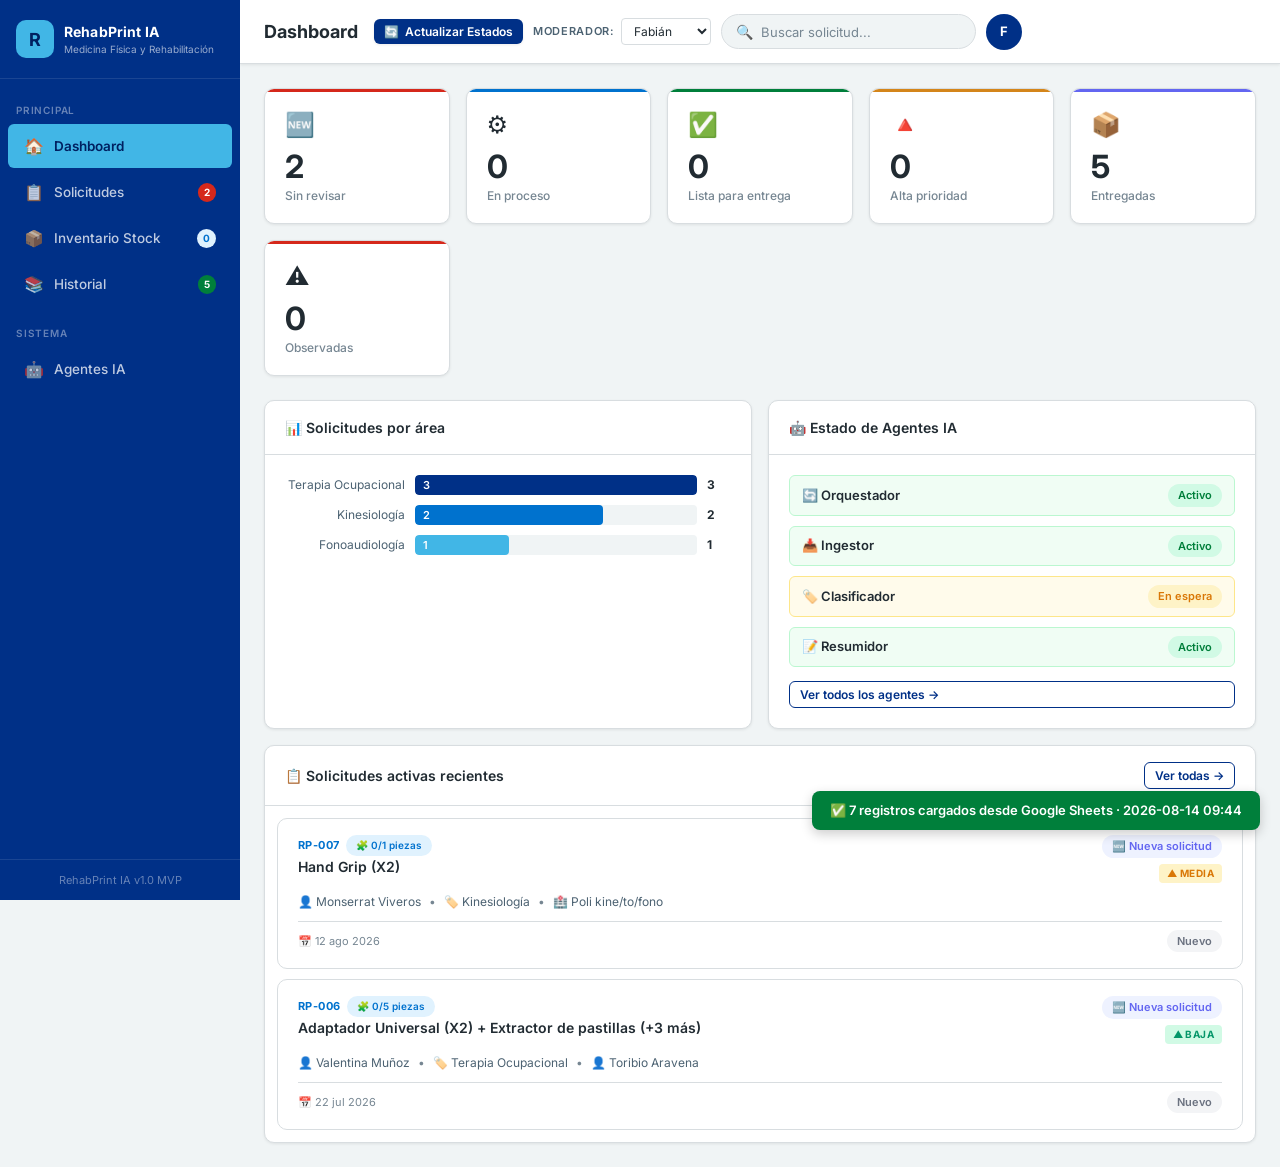
==== index.html @ e863fbc9 "Expose web files at repo root for GitHub Pages & Vercel deployment" ====
<!DOCTYPE html>
<html lang="es">
<head>
<meta charset="UTF-8">
<meta name="viewport" content="width=device-width, initial-scale=1.0">
<title>RehabPrint IA — Team 3D</title>
<link rel="stylesheet" href="styles.css">
</head>
<body>
<div class="app-layout">

  <!-- SIDEBAR -->
  <aside class="sidebar">
    <div class="sidebar-brand">
      <div class="sidebar-brand-logo">
        <div class="brand-icon">R</div>
        <div class="brand-text">
          <span class="brand-name">RehabPrint IA</span>
          <span class="brand-sub">Medicina Física y Rehabilitación</span>
        </div>
      </div>
    </div>
    <nav class="sidebar-nav">
      <div class="nav-section-label">Principal</div>
      <div class="nav-item active" data-view="dashboard" onclick="navigate('dashboard')">
        <span class="nav-icon">🏠</span> Dashboard
      </div>
      <div class="nav-item" data-view="solicitudes" onclick="navigate('solicitudes')">
        <span class="nav-icon">📋</span> Solicitudes
        <span class="nav-badge" id="badge-nuevas">3</span>
      </div>
      <div class="nav-item" data-view="inventario" onclick="navigate('inventario')">
        <span class="nav-icon">📦</span> Inventario Stock
        <span class="nav-badge blue" id="badge-inventario" style="background:#E0F2FE;color:var(--color-primary-light)">0</span>
      </div>
      <div class="nav-item" data-view="historial" onclick="navigate('historial')">
        <span class="nav-icon">📚</span> Historial
        <span class="nav-badge green" id="badge-entregadas">0</span>
      </div>
      <div class="nav-section-label" style="margin-top:12px">Sistema</div>
      <div class="nav-item" data-view="agentes" onclick="navigate('agentes')">
        <span class="nav-icon">🤖</span> Agentes IA
      </div>
    </nav>
    <div class="sidebar-footer">RehabPrint IA v1.0 MVP</div>
  </aside>

  <!-- MAIN -->
  <div class="main-content">
    <header class="app-header">
      <div>
        <div class="header-title" id="header-title">Dashboard</div>
      </div>
      <div class="header-actions">
        <!-- BOTÓN PRINCIPAL DE ACTUALIZACIÓN DE ESTADOS Y DATOS -->
        <button class="btn btn-primary btn-sm" id="btn-update-header" onclick="actualizarDatosYEstados()" style="gap:6px;font-weight:600;box-shadow:var(--shadow-sm)" title="Actualizar y recalcular datos y estados">
          <span id="update-spin-icon" style="display:inline-block;transition:transform 0.5s ease">🔄</span>
          <span>Actualizar Estados</span>
        </button>

        <div class="filter-group" style="flex-direction:row;align-items:center;gap:6px">
          <span class="filter-label" style="color:var(--text-secondary);font-size:11px;margin-bottom:0">Moderador:</span>
          <select class="filter-select" id="active-moderator" onchange="setActiveModerator(this.value)" style="padding:4px 8px;font-size:12px;border-radius:4px;background:#fff;border-color:var(--border-color)">
            <option value="Fabian">Fabián</option>
            <option value="Valentina">Valentina</option>
            <option value="Alexis">Alexis</option>
          </select>
        </div>
        <div class="search-bar">
          <span class="search-icon">🔍</span>
          <input type="text" placeholder="Buscar solicitud..." id="global-search" oninput="setSearch(this.value)">
        </div>
        <div class="avatar" id="moderator-avatar">F</div>
      </div>
    </header>

    <!-- DASHBOARD -->
    <div class="page active" id="page-dashboard">
      <div class="kpi-grid">
        <div class="kpi-card red" onclick="handleKpiClick('nuevas')">
          <div class="kpi-icon">🆕</div>
          <div class="kpi-value" id="kpi-nuevas">0</div>
          <div class="kpi-label">Sin revisar</div>
        </div>
        <div class="kpi-card blue" onclick="handleKpiClick('proceso')">
          <div class="kpi-icon">⚙️</div>
          <div class="kpi-value" id="kpi-proceso">0</div>
          <div class="kpi-label">En proceso</div>
        </div>
        <div class="kpi-card green" onclick="handleKpiClick('listas')">
          <div class="kpi-icon">✅</div>
          <div class="kpi-value" id="kpi-listas">0</div>
          <div class="kpi-label">Lista para entrega</div>
        </div>
        <div class="kpi-card amber" onclick="handleKpiClick('alta')">
          <div class="kpi-icon">🔺</div>
          <div class="kpi-value" id="kpi-alta">0</div>
          <div class="kpi-label">Alta prioridad</div>
        </div>
        <div class="kpi-card purple" onclick="handleKpiClick('entregadas')">
          <div class="kpi-icon">📦</div>
          <div class="kpi-value" id="kpi-entregadas">0</div>
          <div class="kpi-label">Entregadas</div>
        </div>
        <div class="kpi-card red" onclick="handleKpiClick('observadas')">
          <div class="kpi-icon">⚠️</div>
          <div class="kpi-value" id="kpi-observadas">0</div>
          <div class="kpi-label">Observadas</div>
        </div>
      </div>

      <div class="grid-2">
        <div class="card">
          <div class="card-header">
            <span class="card-title">📊 Solicitudes por área</span>
          </div>
          <div class="card-body">
            <div class="chart-bar-group" id="area-chart"></div>
          </div>
        </div>
        <div class="card">
          <div class="card-header">
            <span class="card-title">🤖 Estado de Agentes IA</span>
          </div>
          <div class="card-body">
            <div style="display:flex;flex-direction:column;gap:10px">
              <div style="display:flex;align-items:center;justify-content:space-between;padding:8px 12px;background:#F0FDF4;border-radius:6px;border:1px solid #BBF7D0">
                <span style="font-size:13px;font-weight:600">🔄 Orquestador</span>
                <span class="badge" style="color:#007F3B;background:#D1FAE5">Activo</span>
              </div>
              <div style="display:flex;align-items:center;justify-content:space-between;padding:8px 12px;background:#F0FDF4;border-radius:6px;border:1px solid #BBF7D0">
                <span style="font-size:13px;font-weight:600">📥 Ingestor</span>
                <span class="badge" style="color:#007F3B;background:#D1FAE5">Activo</span>
              </div>
              <div style="display:flex;align-items:center;justify-content:space-between;padding:8px 12px;background:#FFFBEB;border-radius:6px;border:1px solid #FDE68A">
                <span style="font-size:13px;font-weight:600">🏷️ Clasificador</span>
                <span class="badge" style="color:#D97706;background:#FEF3C7">En espera</span>
              </div>
              <div style="display:flex;align-items:center;justify-content:space-between;padding:8px 12px;background:#F0FDF4;border-radius:6px;border:1px solid #BBF7D0">
                <span style="font-size:13px;font-weight:600">📝 Resumidor</span>
                <span class="badge" style="color:#007F3B;background:#D1FAE5">Activo</span>
              </div>
            </div>
            <button class="btn btn-outline btn-sm" style="margin-top:14px;width:100%" onclick="navigate('agentes')">Ver todos los agentes →</button>
          </div>
        </div>
      </div>

      <div class="card" style="margin-top:16px">
        <div class="card-header">
          <span class="card-title">📋 Solicitudes activas recientes</span>
          <button class="btn btn-outline btn-sm" onclick="navigate('solicitudes')">Ver todas →</button>
        </div>
        <div class="card-body" style="padding:0">
          <div id="recientes-list" style="display:flex;flex-direction:column;gap:0;padding:12px;gap:10px"></div>
        </div>
      </div>
    </div>

    <!-- SOLICITUDES -->
    <div class="page" id="page-solicitudes">
      <div class="filter-bar">
        <div class="filter-group">
          <span class="filter-label">Estado</span>
          <select class="filter-select" id="filter-estado" onchange="setFilterEstado(this.value)">
            <option value="todos">Todos</option>
            <option value="Nueva solicitud">Nueva solicitud</option>
            <option value="en-proceso">En proceso</option>
            <option value="Revisada">Revisada</option>
            <option value="En diseño">En diseño</option>
            <option value="En impresión">En impresión</option>
            <option value="En postproceso">En postproceso</option>
            <option value="Lista para entrega">Lista para entrega</option>
            <option value="alta-prioridad">Alta prioridad</option>
            <option value="Observada / requiere ajuste">Observada</option>
          </select>
        </div>
        <div class="filter-group">
          <span class="filter-label">Área</span>
          <select class="filter-select" id="filter-area" onchange="setFilterArea(this.value)">
            <option value="todos">Todas las áreas</option>
            <option value="Terapia Ocupacional">Terapia Ocupacional</option>
            <option value="Kinesiología">Kinesiología</option>
            <option value="Fonoaudiología">Fonoaudiología</option>
          </select>
        </div>
        <div class="filter-group">
          <span class="filter-label">Responsable</span>
          <select class="filter-select" id="filter-responsable" onchange="setFilterResponsable(this.value)">
            <option value="todos">Todos</option>
            <option value="Sin asignar">Sin asignar</option>
            <option value="Fabian">Fabián</option>
            <option value="Valentina">Valentina</option>
            <option value="Alexis">Alexis</option>
            <option value="Team 3D">Team 3D</option>
          </select>
        </div>

        <div class="view-switcher" style="display:flex;gap:4px;background:var(--bg-app);padding:3px;border-radius:6px;border:1px solid var(--border-color);margin-left:auto">
          <button class="btn btn-sm" id="btn-layout-list" onclick="setSolicitudesLayout('list')" style="background:var(--color-primary);color:#fff;box-shadow:var(--shadow-sm);font-weight:600">
            📋 Lista
          </button>
          <button class="btn btn-sm" id="btn-layout-kanban" onclick="setSolicitudesLayout('kanban')" style="background:transparent;color:var(--text-secondary)">
            📌 Kanban
          </button>
        </div>

        <button class="btn btn-outline btn-sm" onclick="exportSyncQueue()" style="gap:6px" title="Exportar cambios locales para sincronizar con Google Sheets">
          📤 Exportar Cambios
        </button>

        <button class="btn btn-primary btn-sm" onclick="actualizarDatosYEstados()" style="gap:6px" title="Sincronizar y actualizar lista de estados">
          🔄 Actualizar
        </button>

        <div style="font-size:13px;color:var(--text-muted);align-self:center" id="solicitudes-count"></div>
      </div>
      <div id="solicitudes-container">
        <div class="solicitudes-list" id="solicitudes-list"></div>
        <div class="kanban-board" id="kanban-board" style="display:none"></div>
      </div>
    </div>

    <!-- DETAIL -->
    <div class="page" id="page-detail">
      <div style="display:flex;align-items:center;gap:12px;margin-bottom:20px;flex-wrap:wrap">
        <button class="btn btn-outline btn-sm" onclick="navigate('solicitudes')">← Volver</button>
        <span style="font-size:16px;font-weight:700;color:var(--text-muted)" id="detail-id"></span>
        <div id="detail-estado-badge"></div>
        <div id="detail-prioridad-badge"></div>
      </div>

      <div class="ai-card">
        <div class="ai-label">🤖 Análisis de Agentes IA</div>
        <div style="display:flex;gap:12px;flex-wrap:wrap;margin-bottom:10px">
          <span class="badge" style="color:#6366F1;background:#EEF2FF" id="ai-categoria">—</span>
          <span class="badge" style="color:#003087;background:#E0F2FE" id="ai-pieza">—</span>
        </div>
        <div class="ai-summary" id="ai-resumen">—</div>
      </div>

      <div class="grid-2">
        <div>
          <div class="detail-section">
            <div class="detail-section-header"><span class="detail-section-title">👤 Solicitante</span></div>
            <div class="detail-field"><div class="detail-field-label">Nombre</div><div class="detail-field-value" id="d-solicitante">—</div></div>
            <div class="detail-field"><div class="detail-field-label">Profesión</div><div class="detail-field-value" id="d-profesion">—</div></div>
            <div class="detail-field"><div class="detail-field-label">Área</div><div class="detail-field-value" id="d-area">—</div></div>
            <div class="detail-field"><div class="detail-field-label">Fecha solicitud</div><div class="detail-field-value" id="d-fecha">—</div></div>
          </div>
          <div class="detail-section">
            <div class="detail-section-header"><span class="detail-section-title">🎯 Destino</span></div>
            <div class="detail-field"><div class="detail-field-label">Tipo</div><div class="detail-field-value" id="d-destino">—</div></div>
            <div class="detail-field"><div class="detail-field-label">Contexto</div><div class="detail-field-value" id="d-contexto">—</div></div>
            <div class="detail-field"><div class="detail-field-label">Usuario / Unidad</div><div class="detail-field-value" id="d-target">—</div></div>
            <div class="detail-field"><div class="detail-field-label">Ubicación</div><div class="detail-field-value" id="d-ubicacion">—</div></div>
          </div>
          <div class="detail-section">
            <div class="detail-section-header" style="display:flex;justify-content:space-between;align-items:center">
              <span class="detail-section-title">🧩 Implementos Solicitados (Checklist Individual)</span>
              <span id="d-items-progress" style="font-size:12px;font-weight:700;color:var(--color-primary-light);background:#E0F2FE;padding:2px 8px;border-radius:12px">0/0 listos</span>
            </div>
            <div class="card-body" id="d-items-checklist" style="display:flex;flex-direction:column;gap:10px">
              <!-- Checklist de implementos individuales -->
            </div>
          </div>
          <div class="detail-section">
            <div class="detail-section-header"><span class="detail-section-title">📄 Solicitud original</span></div>
            <div class="detail-field"><div class="detail-field-label">Descripción</div><div class="detail-field-value" id="d-descripcion" style="white-space:pre-wrap;line-height:1.6">—</div></div>
          </div>
        </div>
        <div>
          <div class="detail-section">
            <div class="detail-section-header"><span class="detail-section-title">🔄 Flujo del caso</span></div>
            <div class="card-body"><div class="timeline" id="detail-timeline"></div></div>
          </div>
          <div class="detail-section">
            <div class="detail-section-header"><span class="detail-section-title">⚙️ Gestión del Caso</span></div>
            <div class="detail-field">
              <div class="detail-field-label">Asignado a</div>
              <div style="display:flex;gap:10px;align-items:center">
                <select class="filter-select" id="detail-assignee-select" onchange="changeSolicitudAssignee(this.value)" style="flex:1">
                  <option value="">Sin asignar</option>
                  <option value="Fabian">Fabián</option>
                  <option value="Valentina">Valentina</option>
                  <option value="Alexis">Alexis</option>
                  <option value="Team 3D">Team 3D</option>
                </select>
                <span class="badge" id="detail-assignee-badge" style="color:var(--color-primary-light);background:#E0F2FE"></span>
              </div>
            </div>
            <div class="detail-field">
              <div class="detail-field-label">Cambiar Estado</div>
              <div style="display:flex;gap:10px;align-items:center">
                <select class="filter-select" id="detail-estado-select" onchange="changeSolicitudEstado(this.value)" style="flex:1">
                  <option value="Nueva solicitud">Nueva solicitud</option>
                  <option value="Revisada">Revisada</option>
                  <option value="En diseño">En diseño</option>
                  <option value="En impresión">En impresión</option>
                  <option value="En postproceso">En postproceso</option>
                  <option value="Lista para entrega">Lista para entrega</option>
                  <option value="Entregada">Entregada</option>
                  <option value="Observada / requiere ajuste">Observada / requiere ajuste</option>
                  <option value="Cancelada">Cancelada</option>
                </select>
                <button class="btn btn-primary btn-sm" onclick="changeSolicitudEstado(document.getElementById('detail-estado-select').value)">
                  Actualizar
                </button>
              </div>
            </div>
          </div>
          <div class="detail-section">
            <div class="detail-section-header"><span class="detail-section-title">📝 Observaciones</span></div>
            <div class="detail-field"><div class="detail-field-label">Clínicas</div><div class="detail-field-value" id="d-obs-clinicas">—</div></div>
            <div class="detail-field"><div class="detail-field-label">Técnicas</div><div class="detail-field-value" id="d-obs-tecnicas">—</div></div>
          </div>
          <div style="display:flex;gap:10px;flex-wrap:wrap;margin-top:4px" id="detail-actions"></div>
        </div>
      </div>
    </div>

    <!-- HISTORIAL -->
    <div class="page" id="page-historial">
      <div style="display:flex;align-items:center;justify-content:space-between;margin-bottom:16px">
        <div style="font-size:13px;color:var(--text-muted)" id="historial-count"></div>
        <button class="btn btn-outline btn-sm" onclick="actualizarDatosYEstados()" style="gap:6px">
          🔄 Actualizar Estados
        </button>
      </div>
      <div class="solicitudes-list" id="historial-list"></div>
    </div>

    <!-- AGENTES IA -->
    <div class="page" id="page-agentes">
      <div style="margin-bottom:20px">
        <p style="color:var(--text-secondary);font-size:14px">Arquitectura multiagente que procesa cada solicitud desde Google Forms hasta el tablero del Team 3D.</p>
      </div>
      <div style="display:grid;grid-template-columns:repeat(auto-fit,minmax(300px,1fr));gap:16px">
        <div class="card">
          <div class="card-header" style="background:linear-gradient(135deg,#003087,#0072CE)">
            <span style="color:#fff;font-weight:700">🔄 Agente Orquestador</span>
            <span class="badge" style="color:#41B6E6;background:rgba(255,255,255,0.15)">Coordinador</span>
          </div>
          <div class="card-body">
            <p style="font-size:13px;color:var(--text-secondary);margin-bottom:10px">Detecta nuevas solicitudes, coordina el flujo y consolida el resultado final.</p>
            <div style="font-size:12px;color:var(--text-muted)">Salida: Caso estructurado + bandera revisión manual</div>
          </div>
        </div>
        <div class="card">
          <div class="card-header" style="background:#F8FAFC">
            <span style="font-weight:700">📥 Agente Ingestor</span>
            <span class="badge" style="color:#0072CE;background:#E0F2FE">Lectura</span>
          </div>
          <div class="card-body">
            <p style="font-size:13px;color:var(--text-secondary);margin-bottom:10px">Lee la fila nueva de Google Sheets y convierte la respuesta bruta en estructura inicial.</p>
            <div style="font-size:12px;color:var(--text-muted)">Salida: nombreSolicitante, descripcionOriginal, fechaSolicitud</div>
          </div>
        </div>
        <div class="card">
          <div class="card-header" style="background:#F8FAFC">
            <span style="font-weight:700">🧹 Agente Normalizador</span>
            <span class="badge" style="color:#7C3AED;background:#EDE9FE">Limpieza</span>
          </div>
          <div class="card-body">
            <p style="font-size:13px;color:var(--text-secondary);margin-bottom:10px">Estandariza profesiones, separa nombre/RUT/unidad, unifica nombres de piezas.</p>
            <div style="font-size:12px;color:var(--text-muted)">Ej: "T.O" → "Terapia Ocupacional" | "fingergrip" → "Finger Grip"</div>
          </div>
        </div>
        <div class="card">
          <div class="card-header" style="background:#F8FAFC">
            <span style="font-weight:700">🏷️ Agente Clasificador</span>
            <span class="badge" style="color:#D97706;background:#FEF3C7">Análisis</span>
          </div>
          <div class="card-body">
            <p style="font-size:13px;color:var(--text-secondary);margin-bottom:10px">Define destino (usuario/unidad), contexto, área y categoría funcional de la pieza.</p>
            <div style="font-size:12px;color:var(--text-muted)">Salida: categoriaFuncional + confianzaClasificacion</div>
          </div>
        </div>
        <div class="card">
          <div class="card-header" style="background:#F8FAFC">
            <span style="font-weight:700">🔺 Agente Priorizador</span>
            <span class="badge" style="color:#D5281B;background:#FEE2E2">Urgencia</span>
          </div>
          <div class="card-body">
            <p style="font-size:13px;color:var(--text-secondary);margin-bottom:10px">Sugiere prioridad Alta/Media/Baja según contexto clínico y urgencia operativa.</p>
            <div style="font-size:12px;color:var(--text-muted)">Criterio: hospitalizado + unidad crítica = Alta prioridad</div>
          </div>
        </div>
        <div class="card">
          <div class="card-header" style="background:#F8FAFC">
            <span style="font-weight:700">📝 Agente Resumidor</span>
            <span class="badge" style="color:#007F3B;background:#D1FAE5">Texto</span>
          </div>
          <div class="card-body">
            <p style="font-size:13px;color:var(--text-secondary);margin-bottom:10px">Genera resumen de 1-2 líneas para la tarjeta del caso en el tablero.</p>
            <div style="font-size:12px;color:var(--text-muted)">Tono clínico-operativo, sin jerga técnica innecesaria</div>
          </div>
        </div>
        <div class="card">
          <div class="card-header" style="background:#F8FAFC">
            <span style="font-weight:700">👁️ Agente Seguimiento</span>
            <span class="badge" style="color:#4C6272;background:#F0F4F5">Alertas</span>
          </div>
          <div class="card-body">
            <p style="font-size:13px;color:var(--text-secondary);margin-bottom:10px">Detecta casos detenidos, sugiere acciones y genera alertas por tiempos excedidos.</p>
            <div style="font-size:12px;color:var(--text-muted)">Ej: caso sin cambio 5 días → alerta de revisión</div>
          </div>
        </div>
      </div>

      <div class="card" style="margin-top:20px">
        <div class="card-header"><span class="card-title">🔗 Flujo entre agentes</span></div>
        <div class="card-body">
          <div style="display:flex;align-items:center;flex-wrap:wrap;gap:8px;font-size:13px">
            <span style="padding:6px 12px;background:#003087;color:#fff;border-radius:6px;font-weight:600">Google Sheets</span>
            <span style="color:var(--text-muted)">→</span>
            <span style="padding:6px 12px;background:#0072CE;color:#fff;border-radius:6px;font-weight:600">Orquestador</span>
            <span style="color:var(--text-muted)">→</span>
            <span style="padding:6px 12px;background:#EDE9FE;color:#7C3AED;border-radius:6px;font-weight:600">Ingestor</span>
            <span style="color:var(--text-muted)">→</span>
            <span style="padding:6px 12px;background:#EDE9FE;color:#7C3AED;border-radius:6px;font-weight:600">Normalizador</span>
            <span style="color:var(--text-muted)">→</span>
            <span style="padding:6px 12px;background:#FEF3C7;color:#D97706;border-radius:6px;font-weight:600">Clasificador</span>
            <span style="color:var(--text-muted)">→</span>
            <span style="padding:6px 12px;background:#FEE2E2;color:#D5281B;border-radius:6px;font-weight:600">Priorizador</span>
            <span style="color:var(--text-muted)">→</span>
            <span style="padding:6px 12px;background:#D1FAE5;color:#007F3B;border-radius:6px;font-weight:600">Resumidor</span>
            <span style="color:var(--text-muted)">→</span>
            <span style="padding:6px 12px;background:#F0F4F5;color:#003087;border-radius:6px;font-weight:600">App Team 3D</span>
          </div>
        </div>
      </div>
    </div>

    <!-- INVENTARIO / STOCK -->
    <div class="page" id="page-inventario">
      <div style="display:flex;justify-content:space-between;align-items:center;margin-bottom:20px;flex-wrap:wrap;gap:12px">
        <div>
          <h2 style="font-size:20px;font-weight:700;color:var(--text-primary);margin:0">📦 Inventario de Piezas 3D (Stock Físico)</h2>
          <p style="font-size:13px;color:var(--text-muted);margin:4px 0 0 0">Gestión de stock físico para agilizar las entregas al instante</p>
        </div>
        <div style="display:flex;gap:8px;align-items:center">
          <button class="btn btn-outline btn-sm" onclick="exportInventoryCSV()" style="gap:6px" title="Exportar archivo CSV para importar en Google Sheets">
            📥 Exportar CSV
          </button>
          <button class="btn btn-outline btn-sm" onclick="resetInventoryToZero()" style="gap:6px;color:#D5281B;border-color:#FCA5A5" title="Restablecer el stock de todas las piezas a 0">
            🧹 Dejar Todo en 0
          </button>
          <button class="btn btn-primary btn-sm" onclick="openAddInventoryModal()" style="gap:6px">
            ➕ Agregar Pieza al Stock
          </button>
        </div>
      </div>

      <!-- KPI Inventario -->
      <div class="kpi-grid" style="margin-bottom:24px">
        <div class="kpi-card blue">
          <div class="kpi-icon">📦</div>
          <div class="kpi-value" id="inv-kpi-total">0</div>
          <div class="kpi-label">Tipos de Piezas</div>
        </div>
        <div class="kpi-card green">
          <div class="kpi-icon">✅</div>
          <div class="kpi-value" id="inv-kpi-disponibles">0</div>
          <div class="kpi-label">Piezas Disponibles</div>
        </div>
        <div class="kpi-card orange">
          <div class="kpi-icon">⚠️</div>
          <div class="kpi-value" id="inv-kpi-bajas">0</div>
          <div class="kpi-label">Stock Bajo (Reponer)</div>
        </div>
        <div class="kpi-card red">
          <div class="kpi-icon">❌</div>
          <div class="kpi-value" id="inv-kpi-agotadas">0</div>
          <div class="kpi-label">Piezas Agotadas</div>
        </div>
      </div>

      <!-- Filter & Search Bar -->
      <div class="filter-bar" style="margin-bottom:20px">
        <div class="filter-group">
          <span class="filter-label">Categoría</span>
          <select class="filter-select" id="inv-filter-categoria" onchange="renderInventory()">
            <option value="todos">Todas las categorías</option>
            <option value="Ayuda técnica AVD">Ayuda técnica AVD</option>
            <option value="Implemento de rehabilitación">Implemento de rehabilitación</option>
            <option value="Accesorio / Repuesto">Accesorio / Repuesto</option>
          </select>
        </div>
        <div class="filter-group">
          <span class="filter-label">Estado Stock</span>
          <select class="filter-select" id="inv-filter-estado" onchange="renderInventory()">
            <option value="todos">Todos los estados</option>
            <option value="disponible">Stock Disponible</option>
            <option value="bajo">Stock Bajo</option>
            <option value="agotado">Agotado</option>
          </select>
        </div>
        <div class="search-bar" style="margin-left:auto;width:240px">
          <span class="search-icon">🔍</span>
          <input type="text" placeholder="Buscar en inventario..." id="inv-search" oninput="renderInventory()">
        </div>
      </div>

      <!-- Grid of 3D Pieces in Stock -->
      <div id="inventory-grid" style="display:grid;grid-template-columns:repeat(auto-fill, minmax(280px, 1fr));gap:16px">
        <!-- Items renderizados dinámicamente -->
      </div>
    </div>
  </div><!-- end main-content -->
</div><!-- end app-layout -->

<!-- MODAL AGREGAR PIEZA -->
<div class="modal-overlay" id="inv-modal-overlay" onclick="closeInvModal(event)">
  <div class="modal" onclick="event.stopPropagation()" style="max-width:440px">
    <div class="modal-header">
      <h3 class="modal-title" id="inv-modal-title">Agregar Pieza al Stock</h3>
      <button class="btn-icon" onclick="closeInvModal()" style="border:none;background:transparent;font-size:20px;cursor:pointer">✕</button>
    </div>
    <div class="modal-body" style="padding:16px 24px;display:flex;flex-direction:column;gap:14px">
      <div class="filter-group">
        <label class="filter-label" style="font-weight:600">Nombre de la Pieza 3D</label>
        <input type="text" id="inv-input-nombre" class="filter-select" placeholder="Ej. Adaptador de lápiz con mango" style="width:100%">
      </div>
      <div class="filter-group">
        <label class="filter-label" style="font-weight:600">Categoría</label>
        <select id="inv-input-categoria" class="filter-select" style="width:100%">
          <option value="Ayuda técnica AVD">Ayuda técnica AVD</option>
          <option value="Implemento de rehabilitación">Implemento de rehabilitación</option>
          <option value="Accesorio / Repuesto">Accesorio / Repuesto</option>
        </select>
      </div>
      <div style="display:grid;grid-template-columns:1fr 1fr;gap:12px">
        <div class="filter-group">
          <label class="filter-label" style="font-weight:600">Stock Inicial</label>
          <input type="number" id="inv-input-stock" class="filter-select" value="5" min="0" style="width:100%">
        </div>
        <div class="filter-group">
          <label class="filter-label" style="font-weight:600">Mínimo Alerta</label>
          <input type="number" id="inv-input-min" class="filter-select" value="2" min="1" style="width:100%">
        </div>
      </div>
    </div>
    <div class="modal-footer">
      <button class="btn btn-outline" onclick="closeInvModal()">Cancelar</button>
      <button class="btn btn-primary" onclick="saveInventoryItem()">Guardar Pieza</button>
    </div>
  </div>
</div>

<div class="modal-overlay" id="kpi-modal-overlay" onclick="closeKpiModal(event)">
  <div class="modal" onclick="event.stopPropagation()">
    <div class="modal-header">
      <h3 class="modal-title" id="kpi-modal-title">Solicitudes</h3>
      <button class="btn-icon" onclick="closeKpiModal()" style="border:none;background:transparent;font-size:20px;cursor:pointer">✕</button>
    </div>
    <div class="modal-body" style="padding: 16px 24px">
      <!-- Search bar inside modal -->
      <div class="search-bar" style="margin-bottom: 16px; width: 100%">
        <span class="search-icon">🔍</span>
        <input type="text" placeholder="Buscar en este listado..." id="modal-search" oninput="filterModalList()" style="width: 100%">
      </div>
      <div id="kpi-modal-list" style="display:flex;flex-direction:column;gap:10px;max-height:50vh;overflow-y:auto;padding-right:4px">
        <!-- List of matching cards -->
      </div>
    </div>
    <div class="modal-footer">
      <button class="btn btn-outline" onclick="closeKpiModal()">Cerrar</button>
    </div>
  </div>
</div>

<div class="toast-container" id="toast-container"></div>

<script src="data.js"></script>
<script src="live_data.js"></script>
<script src="sheets_loader.js"></script>
<script src="app.js"></script>
</body>
</html>
---- styles.css ----
@import url('https://fonts.googleapis.com/css2?family=Inter:wght@300;400;500;600;700&display=swap');

/* ═══════════════════════════════════════════
   DESIGN TOKENS — NHS Clinical Inspired
═══════════════════════════════════════════ */
:root {
  --color-primary: #003087;
  --color-primary-dark: #002060;
  --color-primary-light: #0072CE;
  --color-accent: #41B6E6;
  --color-success: #007F3B;
  --color-warning: #D4851A;
  --color-danger: #D5281B;
  --color-purple: #6366F1;

  --bg-app: #F0F4F5;
  --bg-sidebar: #003087;
  --bg-card: #FFFFFF;
  --bg-header: #FFFFFF;

  --text-primary: #212B32;
  --text-secondary: #4C6272;
  --text-muted: #768692;
  --text-white: #FFFFFF;
  --text-on-primary: #FFFFFF;

  --border-color: #D8DDE0;
  --border-radius-sm: 6px;
  --border-radius-md: 10px;
  --border-radius-lg: 16px;

  --shadow-sm: 0 1px 3px rgba(0,0,0,0.08);
  --shadow-md: 0 4px 12px rgba(0,0,0,0.10);
  --shadow-lg: 0 8px 24px rgba(0,0,0,0.12);

  --sidebar-width: 240px;
  --header-height: 64px;

  --transition: 0.2s ease;
}

/* ═══════════════════════════════════════════
   RESET & BASE
═══════════════════════════════════════════ */
*, *::before, *::after { box-sizing: border-box; margin: 0; padding: 0; }
html { font-size: 16px; scroll-behavior: smooth; }
body {
  font-family: 'Inter', system-ui, sans-serif;
  background: var(--bg-app);
  color: var(--text-primary);
  line-height: 1.5;
  overflow-x: hidden;
}
a { text-decoration: none; color: inherit; }
button { cursor: pointer; font-family: inherit; border: none; outline: none; }
input, select, textarea { font-family: inherit; outline: none; }

/* ═══════════════════════════════════════════
   LAYOUT
═══════════════════════════════════════════ */
.app-layout { display: flex; min-height: 100vh; }

/* SIDEBAR */
.sidebar {
  width: var(--sidebar-width);
  background: var(--bg-sidebar);
  display: flex;
  flex-direction: column;
  position: fixed;
  top: 0; left: 0; bottom: 0;
  z-index: 100;
  transition: transform var(--transition);
}

.sidebar-brand {
  padding: 20px 16px;
  border-bottom: 1px solid rgba(255,255,255,0.1);
}
.sidebar-brand-logo {
  display: flex; align-items: center; gap: 10px;
}
.brand-icon {
  width: 38px; height: 38px;
  background: var(--color-accent);
  border-radius: 10px;
  display: flex; align-items: center; justify-content: center;
  font-size: 18px; font-weight: 700; color: var(--color-primary-dark);
}
.brand-text { display: flex; flex-direction: column; }
.brand-name { font-size: 14px; font-weight: 700; color: #fff; letter-spacing: 0.01em; }
.brand-sub { font-size: 10px; color: rgba(255,255,255,0.6); font-weight: 400; }

.sidebar-nav { flex: 1; padding: 16px 0; overflow-y: auto; }
.nav-section-label {
  font-size: 10px; font-weight: 600; letter-spacing: 0.08em;
  color: rgba(255,255,255,0.4); text-transform: uppercase;
  padding: 8px 16px 4px;
}
.nav-item {
  display: flex; align-items: center; gap: 10px;
  padding: 10px 16px; margin: 2px 8px;
  border-radius: var(--border-radius-sm);
  color: rgba(255,255,255,0.75);
  font-size: 13.5px; font-weight: 500;
  cursor: pointer;
  transition: all var(--transition);
}
.nav-item:hover { background: rgba(255,255,255,0.1); color: #fff; }
.nav-item.active { background: var(--color-accent); color: var(--color-primary-dark); font-weight: 600; }
.nav-item .nav-icon { font-size: 16px; width: 20px; text-align: center; }
.nav-badge {
  margin-left: auto; background: var(--color-danger);
  color: #fff; font-size: 10px; font-weight: 700;
  padding: 2px 6px; border-radius: 20px; min-width: 18px; text-align: center;
}
.nav-badge.green { background: var(--color-success); }
.nav-badge.amber { background: var(--color-warning); }

.sidebar-footer {
  padding: 12px 16px;
  border-top: 1px solid rgba(255,255,255,0.1);
  font-size: 11px; color: rgba(255,255,255,0.4); text-align: center;
}

/* MAIN CONTENT */
.main-content {
  margin-left: var(--sidebar-width);
  flex: 1;
  display: flex;
  flex-direction: column;
  min-height: 100vh;
}

/* HEADER */
.app-header {
  height: var(--header-height);
  background: var(--bg-header);
  border-bottom: 1px solid var(--border-color);
  display: flex; align-items: center;
  padding: 0 24px; gap: 16px;
  position: sticky; top: 0; z-index: 50;
  box-shadow: var(--shadow-sm);
}
.header-title { font-size: 18px; font-weight: 700; color: var(--text-primary); flex: 1; }
.header-subtitle { font-size: 12px; color: var(--text-muted); font-weight: 400; }
.header-actions { display: flex; align-items: center; gap: 10px; }

.search-bar {
  display: flex; align-items: center; gap: 8px;
  background: var(--bg-app); border: 1px solid var(--border-color);
  border-radius: 20px; padding: 6px 14px;
  transition: all var(--transition);
}
.search-bar:focus-within { border-color: var(--color-primary-light); background: #fff; }
.search-bar input { border: none; background: transparent; font-size: 13px; width: 200px; color: var(--text-primary); }
.search-bar input::placeholder { color: var(--text-muted); }
.search-icon { color: var(--text-muted); font-size: 14px; }

.btn-icon {
  width: 36px; height: 36px; border-radius: 50%;
  background: var(--bg-app); border: 1px solid var(--border-color);
  display: flex; align-items: center; justify-content: center;
  font-size: 16px; transition: all var(--transition); color: var(--text-secondary);
}
.btn-icon:hover { background: var(--color-primary); color: #fff; border-color: var(--color-primary); }
.avatar {
  width: 36px; height: 36px; border-radius: 50%;
  background: var(--color-primary); color: #fff;
  display: flex; align-items: center; justify-content: center;
  font-size: 13px; font-weight: 700;
}

/* PAGE */
.page { display: none; padding: 24px; animation: fadeIn 0.25s ease; }
.page.active { display: block; }
@keyframes fadeIn { from { opacity: 0; transform: translateY(8px); } to { opacity: 1; transform: translateY(0); } }

/* ═══════════════════════════════════════════
   CARDS & COMPONENTS
═══════════════════════════════════════════ */
.card {
  background: var(--bg-card);
  border-radius: var(--border-radius-md);
  border: 1px solid var(--border-color);
  box-shadow: var(--shadow-sm);
  overflow: hidden;
}
.card-header {
  padding: 16px 20px;
  border-bottom: 1px solid var(--border-color);
  display: flex; align-items: center; justify-content: space-between;
}
.card-title { font-size: 14px; font-weight: 600; color: var(--text-primary); }
.card-body { padding: 20px; }

/* KPI CARDS */
.kpi-grid { display: grid; grid-template-columns: repeat(auto-fit, minmax(160px, 1fr)); gap: 16px; margin-bottom: 24px; }
.kpi-card {
  background: var(--bg-card);
  border-radius: var(--border-radius-md);
  padding: 18px 20px;
  border: 1px solid var(--border-color);
  box-shadow: var(--shadow-sm);
  transition: transform var(--transition), box-shadow var(--transition);
  position: relative; overflow: hidden;
  cursor: pointer;
}
.kpi-card:hover { transform: translateY(-2px); box-shadow: var(--shadow-md); }
.kpi-card::before {
  content: ''; position: absolute; top: 0; left: 0; right: 0; height: 3px;
}
.kpi-card.blue::before { background: var(--color-primary-light); }
.kpi-card.green::before { background: var(--color-success); }
.kpi-card.amber::before { background: var(--color-warning); }
.kpi-card.red::before { background: var(--color-danger); }
.kpi-card.purple::before { background: var(--color-purple); }

.kpi-icon { font-size: 24px; margin-bottom: 8px; }
.kpi-value { font-size: 32px; font-weight: 700; color: var(--text-primary); line-height: 1; }
.kpi-label { font-size: 12px; color: var(--text-muted); margin-top: 4px; font-weight: 500; }

/* STATUS BADGE */
.badge {
  display: inline-flex; align-items: center; gap: 4px;
  padding: 3px 10px; border-radius: 20px;
  font-size: 11px; font-weight: 600; white-space: nowrap;
}
.badge-priority {
  display: inline-flex; align-items: center;
  padding: 2px 8px; border-radius: 4px;
  font-size: 10px; font-weight: 700; text-transform: uppercase; letter-spacing: 0.04em;
}

/* SOLICITUD CARD */
.solicitud-card {
  background: var(--bg-card);
  border: 1px solid var(--border-color);
  border-radius: var(--border-radius-md);
  padding: 16px 20px;
  display: flex; flex-direction: column; gap: 10px;
  cursor: pointer;
  transition: all var(--transition);
  position: relative;
  overflow: hidden;
}
.solicitud-card:hover { box-shadow: var(--shadow-md); border-color: var(--color-primary-light); transform: translateY(-1px); }
.solicitud-card-header { display: flex; align-items: flex-start; justify-content: space-between; gap: 12px; }
.solicitud-id { font-size: 11px; font-weight: 700; color: var(--color-primary-light); letter-spacing: 0.04em; }
.solicitud-title { font-size: 14px; font-weight: 600; color: var(--text-primary); margin-top: 2px; line-height: 1.3; }
.solicitud-meta { display: flex; flex-wrap: wrap; gap: 8px; align-items: center; }
.meta-item { font-size: 12px; color: var(--text-secondary); display: flex; align-items: center; gap: 4px; }
.solicitud-footer { display: flex; align-items: center; justify-content: space-between; padding-top: 8px; border-top: 1px solid var(--border-color); }
.solicitud-date { font-size: 11px; color: var(--text-muted); }

/* GRID LAYOUTS */
.grid-2 { display: grid; grid-template-columns: 1fr 1fr; gap: 16px; }
.grid-3 { display: grid; grid-template-columns: repeat(3, 1fr); gap: 16px; }

/* SOLICITUDES LIST */
.solicitudes-list { display: flex; flex-direction: column; gap: 12px; }

/* FILTER BAR */
.filter-bar {
  background: var(--bg-card); border: 1px solid var(--border-color);
  border-radius: var(--border-radius-md); padding: 14px 20px;
  display: flex; gap: 12px; align-items: center; flex-wrap: wrap;
  margin-bottom: 16px;
}
.filter-group { display: flex; flex-direction: column; gap: 4px; }
.filter-label { font-size: 10px; font-weight: 600; text-transform: uppercase; letter-spacing: 0.06em; color: var(--text-muted); }
.filter-select {
  padding: 6px 10px; border: 1px solid var(--border-color);
  border-radius: var(--border-radius-sm); font-size: 13px;
  color: var(--text-primary); background: var(--bg-app);
  transition: border-color var(--transition);
}
.filter-select:focus { border-color: var(--color-primary-light); }

/* BUTTONS */
.btn {
  display: inline-flex; align-items: center; gap: 6px;
  padding: 8px 16px; border-radius: var(--border-radius-sm);
  font-size: 13px; font-weight: 600; transition: all var(--transition);
}
.btn-primary { background: var(--color-primary); color: #fff; }
.btn-primary:hover { background: var(--color-primary-dark); box-shadow: var(--shadow-md); }
.btn-outline { background: transparent; color: var(--color-primary); border: 1.5px solid var(--color-primary); }
.btn-outline:hover { background: var(--color-primary); color: #fff; }
.btn-success { background: var(--color-success); color: #fff; }
.btn-success:hover { opacity: 0.9; }
.btn-danger { background: var(--color-danger); color: #fff; }
.btn-sm { padding: 5px 10px; font-size: 12px; }

/* DETAIL VIEW */
.detail-section {
  background: var(--bg-card); border: 1px solid var(--border-color);
  border-radius: var(--border-radius-md); margin-bottom: 16px; overflow: hidden;
}
.detail-section-header {
  padding: 14px 20px; background: #F8FAFC;
  border-bottom: 1px solid var(--border-color);
  display: flex; align-items: center; gap: 8px;
}
.detail-section-title { font-size: 13px; font-weight: 700; color: var(--text-primary); }
.detail-grid { display: grid; grid-template-columns: repeat(auto-fit, minmax(200px, 1fr)); gap: 0; }
.detail-field { padding: 14px 20px; border-bottom: 1px solid #F0F4F5; }
.detail-field:last-child { border-bottom: none; }
.detail-field-label { font-size: 11px; font-weight: 600; text-transform: uppercase; letter-spacing: 0.05em; color: var(--text-muted); margin-bottom: 4px; }
.detail-field-value { font-size: 14px; color: var(--text-primary); font-weight: 500; }

/* AI CARD */
.ai-card {
  background: linear-gradient(135deg, #EEF2FF 0%, #F0F9FF 100%);
  border: 1.5px solid #A5B4FC;
  border-radius: var(--border-radius-md); padding: 16px 20px;
  margin-bottom: 16px;
}
.ai-label { font-size: 11px; font-weight: 700; text-transform: uppercase; letter-spacing: 0.06em; color: #6366F1; margin-bottom: 8px; display: flex; align-items: center; gap: 6px; }
.ai-summary { font-size: 14px; color: var(--text-primary); line-height: 1.6; }

/* STATUS TIMELINE */
.timeline { display: flex; flex-direction: column; gap: 0; }
.timeline-item { display: flex; gap: 14px; position: relative; padding-bottom: 20px; }
.timeline-item:last-child { padding-bottom: 0; }
.timeline-item:last-child .timeline-line { display: none; }
.timeline-dot {
  width: 28px; height: 28px; border-radius: 50%; border: 2px solid var(--border-color);
  background: var(--bg-card); display: flex; align-items: center; justify-content: center;
  font-size: 12px; flex-shrink: 0; position: relative; z-index: 1;
}
.timeline-dot.done { background: var(--color-success); border-color: var(--color-success); color: #fff; }
.timeline-dot.current { background: var(--color-primary); border-color: var(--color-primary); color: #fff; box-shadow: 0 0 0 4px rgba(0,48,135,0.15); }
.timeline-line {
  position: absolute; left: 13px; top: 28px; bottom: 0; width: 2px;
  background: var(--border-color);
}
.timeline-line.done { background: var(--color-success); }
.timeline-content { flex: 1; padding-top: 4px; }
.timeline-label { font-size: 13px; font-weight: 600; color: var(--text-primary); }
.timeline-date { font-size: 11px; color: var(--text-muted); }

/* MODAL */
.modal-overlay {
  position: fixed; inset: 0; background: rgba(0,0,0,0.4);
  z-index: 1000; display: flex; align-items: center; justify-content: center;
  padding: 20px; opacity: 0; pointer-events: none; transition: opacity var(--transition);
}
.modal-overlay.open { opacity: 1; pointer-events: all; }
.modal {
  background: #fff; border-radius: var(--border-radius-lg);
  width: 100%; max-width: 560px; max-height: 90vh; overflow-y: auto;
  box-shadow: var(--shadow-lg); transform: translateY(20px);
  transition: transform var(--transition);
}
.modal-overlay.open .modal { transform: translateY(0); }
.modal-header {
  padding: 20px 24px; border-bottom: 1px solid var(--border-color);
  display: flex; align-items: center; justify-content: space-between; position: sticky; top: 0; background: #fff; z-index: 1;
}
.modal-title { font-size: 16px; font-weight: 700; }
.modal-body { padding: 24px; }
.modal-footer { padding: 16px 24px; border-top: 1px solid var(--border-color); display: flex; gap: 10px; justify-content: flex-end; }

/* FORM */
.form-group { margin-bottom: 16px; }
.form-label { display: block; font-size: 12px; font-weight: 600; color: var(--text-secondary); margin-bottom: 6px; }
.form-control {
  width: 100%; padding: 10px 12px; border: 1.5px solid var(--border-color);
  border-radius: var(--border-radius-sm); font-size: 14px; color: var(--text-primary);
  background: var(--bg-app); transition: border-color var(--transition);
}
.form-control:focus { border-color: var(--color-primary-light); background: #fff; }
textarea.form-control { resize: vertical; min-height: 80px; }

/* EMPTY STATE */
.empty-state { text-align: center; padding: 60px 20px; color: var(--text-muted); }
.empty-state-icon { font-size: 48px; margin-bottom: 12px; opacity: 0.5; }
.empty-state-text { font-size: 14px; }

/* TOAST */
.toast-container { position: fixed; bottom: 20px; right: 20px; z-index: 2000; display: flex; flex-direction: column; gap: 8px; }
.toast {
  background: var(--text-primary); color: #fff;
  padding: 12px 20px; border-radius: var(--border-radius-sm);
  font-size: 13px; font-weight: 500; box-shadow: var(--shadow-lg);
  display: flex; align-items: center; gap: 8px;
  animation: slideIn 0.3s ease; max-width: 320px;
}
.toast.success { background: var(--color-success); }
.toast.error { background: var(--color-danger); }
@keyframes slideIn { from { transform: translateX(100%); opacity: 0; } to { transform: translateX(0); opacity: 1; } }

/* CHART BARS */
.chart-bar-group { display: flex; flex-direction: column; gap: 10px; }
.chart-bar-row { display: flex; align-items: center; gap: 10px; }
.chart-bar-label { font-size: 12px; color: var(--text-secondary); width: 120px; text-align: right; white-space: nowrap; overflow: hidden; text-overflow: ellipsis; }
.chart-bar-track { flex: 1; background: var(--bg-app); border-radius: 4px; height: 20px; overflow: hidden; }
.chart-bar-fill { height: 100%; border-radius: 4px; display: flex; align-items: center; padding-left: 8px; font-size: 11px; font-weight: 600; color: #fff; transition: width 0.8s ease; }
.chart-bar-count { font-size: 12px; font-weight: 700; color: var(--text-primary); width: 24px; }

/* RESPONSIVE */
@media (max-width: 768px) {
  .sidebar { transform: translateX(-100%); }
  .sidebar.open { transform: translateX(0); }
  .main-content { margin-left: 0; }
  .kpi-grid { grid-template-columns: repeat(2, 1fr); }
  .grid-2 { grid-template-columns: 1fr; }
  .search-bar input { width: 140px; }
}

/* SCROLLBAR */
::-webkit-scrollbar { width: 6px; height: 6px; }
::-webkit-scrollbar-track { background: transparent; }
::-webkit-scrollbar-thumb { background: var(--border-color); border-radius: 3px; }
::-webkit-scrollbar-thumb:hover { background: var(--text-muted); }

/* ═══════════════════════════════════════════
   KANBAN BOARD STYLES
═══════════════════════════════════════════ */
.kanban-board {
  display: flex;
  gap: 14px;
  overflow-x: auto;
  padding-bottom: 16px;
  min-height: 70vh;
}
.kanban-column {
  flex: 0 0 280px;
  background: #F8FAFC;
  border: 1px solid var(--border-color);
  border-radius: var(--border-radius-md);
  display: flex;
  flex-direction: column;
  max-height: 75vh;
}
.kanban-header {
  padding: 12px 14px;
  border-bottom: 1px solid var(--border-color);
  display: flex;
  align-items: center;
  justify-content: space-between;
  background: #fff;
  border-radius: var(--border-radius-md) var(--border-radius-md) 0 0;
}
.kanban-title {
  font-size: 13px;
  font-weight: 700;
  color: var(--text-primary);
  display: flex;
  align-items: center;
  gap: 6px;
}
.kanban-count {
  font-size: 11px;
  font-weight: 700;
  padding: 2px 8px;
  border-radius: 12px;
  background: var(--bg-app);
  color: var(--text-secondary);
}
.kanban-cards {
  padding: 10px;
  display: flex;
  flex-direction: column;
  gap: 10px;
  overflow-y: auto;
  flex: 1;
}
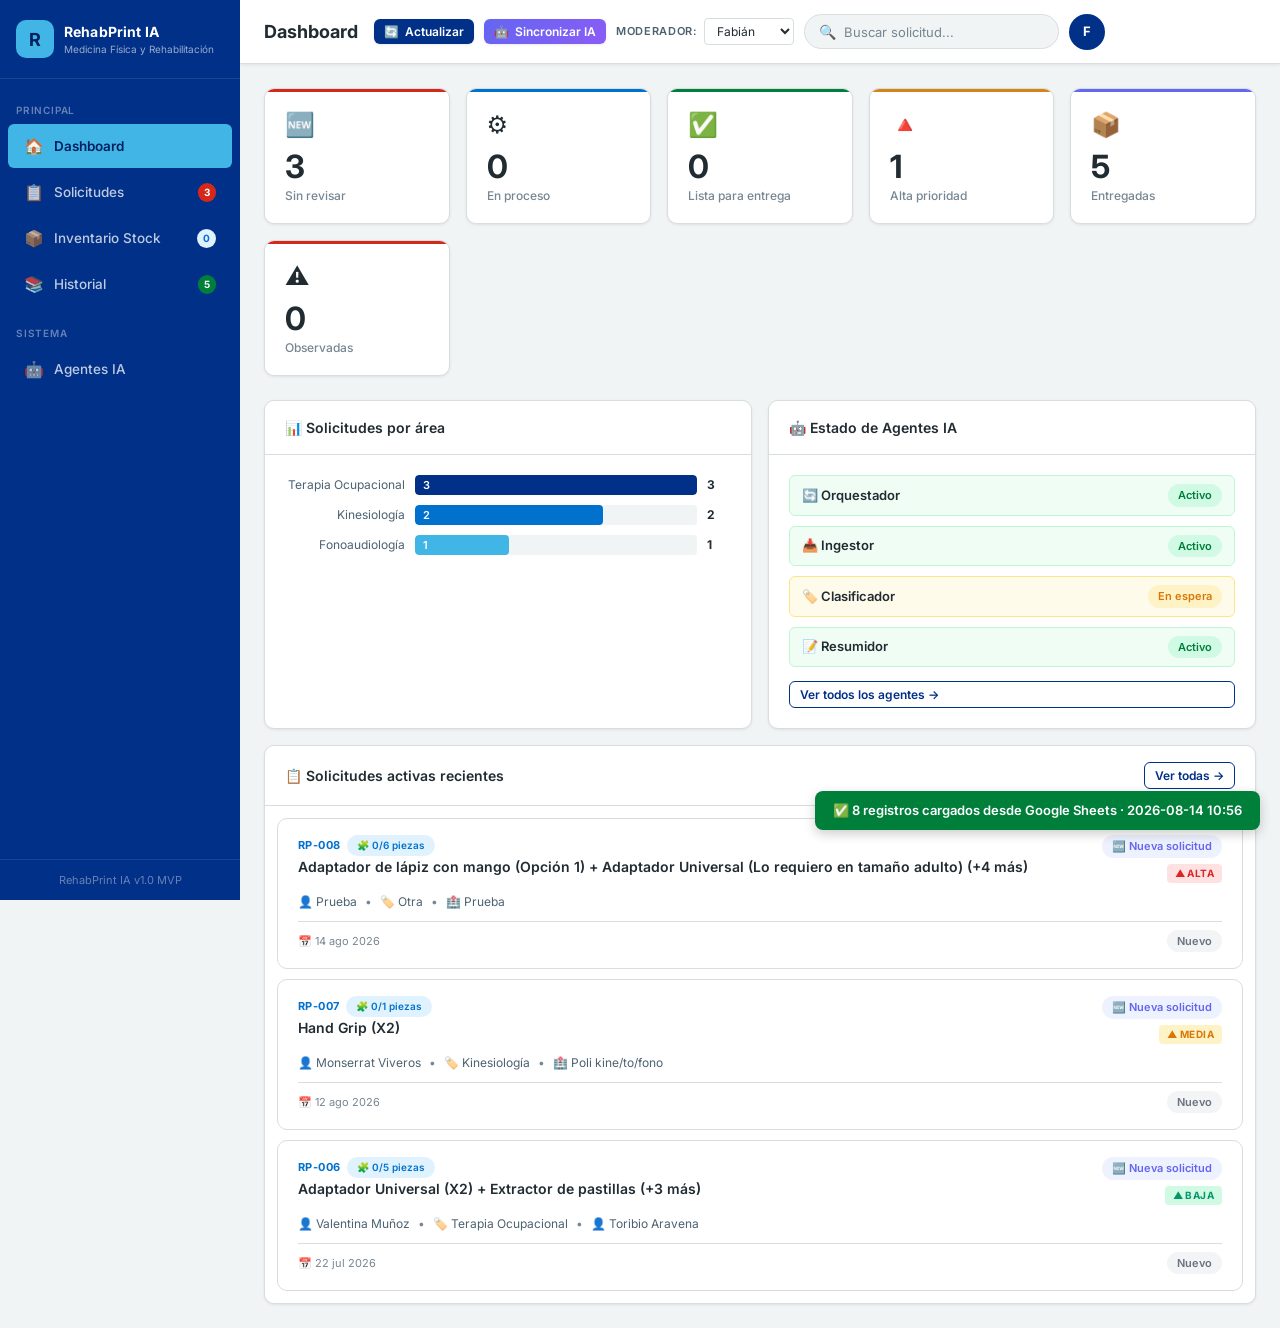
==== commit c24807e7: "Add GitHub Actions cloud sync + Sincronizar IA button for all-device access" ====
--- a/index.html
+++ b/index.html
@@ -45,9 +45,13 @@
     <div class="sidebar-footer">RehabPrint IA v1.0 MVP</div>
   </aside>
 
+  <!-- SIDEBAR BACKDROP FOR MOBILE -->
+  <div class="sidebar-backdrop" onclick="toggleSidebar()"></div>
+
   <!-- MAIN -->
   <div class="main-content">
     <header class="app-header">
+      <button class="mobile-toggle-btn" onclick="toggleSidebar()" aria-label="Abrir menú">☰</button>
       <div>
         <div class="header-title" id="header-title">Dashboard</div>
       </div>
@@ -55,7 +59,13 @@
         <!-- BOTÓN PRINCIPAL DE ACTUALIZACIÓN DE ESTADOS Y DATOS -->
         <button class="btn btn-primary btn-sm" id="btn-update-header" onclick="actualizarDatosYEstados()" style="gap:6px;font-weight:600;box-shadow:var(--shadow-sm)" title="Actualizar y recalcular datos y estados">
           <span id="update-spin-icon" style="display:inline-block;transition:transform 0.5s ease">🔄</span>
-          <span>Actualizar Estados</span>
+          <span>Actualizar</span>
+        </button>
+
+        <!-- BOTÓN SINCRONIZAR AGENTES IA EN LA NUBE -->
+        <button class="btn btn-sm" id="btn-sync-ia" onclick="triggerIASync()" style="gap:6px;font-weight:600;background:linear-gradient(135deg,#6366F1,#8B5CF6);color:#fff;box-shadow:var(--shadow-sm)" title="Ejecutar los Agentes IA en la nube para procesar nuevos pedidos del formulario">
+          <span id="sync-ia-icon">🤖</span>
+          <span id="sync-ia-text">Sincronizar IA</span>
         </button>
 
         <div class="filter-group" style="flex-direction:row;align-items:center;gap:6px">
--- a/styles.css
+++ b/styles.css
@@ -398,14 +398,58 @@
 .chart-bar-fill { height: 100%; border-radius: 4px; display: flex; align-items: center; padding-left: 8px; font-size: 11px; font-weight: 600; color: #fff; transition: width 0.8s ease; }
 .chart-bar-count { font-size: 12px; font-weight: 700; color: var(--text-primary); width: 24px; }
 
+/* MOBILE TOGGLE & BACKDROP */
+.mobile-toggle-btn {
+  display: none;
+  background: transparent;
+  border: none;
+  font-size: 22px;
+  color: var(--text-primary);
+  cursor: pointer;
+  padding: 4px 8px;
+  border-radius: var(--border-radius-sm);
+}
+.sidebar-backdrop {
+  display: none;
+  position: fixed;
+  inset: 0;
+  background: rgba(0,0,0,0.5);
+  z-index: 90;
+  opacity: 0;
+  transition: opacity 0.3s ease;
+}
+.sidebar-backdrop.open {
+  display: block;
+  opacity: 1;
+}
+
 /* RESPONSIVE */
 @media (max-width: 768px) {
-  .sidebar { transform: translateX(-100%); }
+  .mobile-toggle-btn { display: block; }
+  .sidebar {
+    transform: translateX(-100%);
+    box-shadow: var(--shadow-lg);
+  }
   .sidebar.open { transform: translateX(0); }
-  .main-content { margin-left: 0; }
-  .kpi-grid { grid-template-columns: repeat(2, 1fr); }
-  .grid-2 { grid-template-columns: 1fr; }
-  .search-bar input { width: 140px; }
+  .main-content { margin-left: 0; width: 100%; }
+  .app-header { padding: 0 12px; gap: 8px; }
+  .header-title { font-size: 15px; }
+  .kpi-grid { grid-template-columns: repeat(2, 1fr); gap: 10px; }
+  .grid-2, .grid-3 { grid-template-columns: 1fr; }
+  .search-bar { padding: 4px 8px; }
+  .search-bar input { width: 100px; font-size: 12px; }
+  .page { padding: 12px; }
+  .filter-bar { padding: 10px; gap: 8px; }
+  .filter-select { font-size: 12px; padding: 4px 6px; }
+}
+
+@media (max-width: 480px) {
+  .kpi-grid { grid-template-columns: 1fr 1fr; gap: 8px; }
+  .kpi-card { padding: 12px; }
+  .kpi-value { font-size: 24px; }
+  .kpi-label { font-size: 10px; }
+  .search-bar { display: none; } /* Ocultar barra de búsqueda general en pantallas muy pequeñas */
+  .header-actions { gap: 6px; }
 }
 
 /* SCROLLBAR */
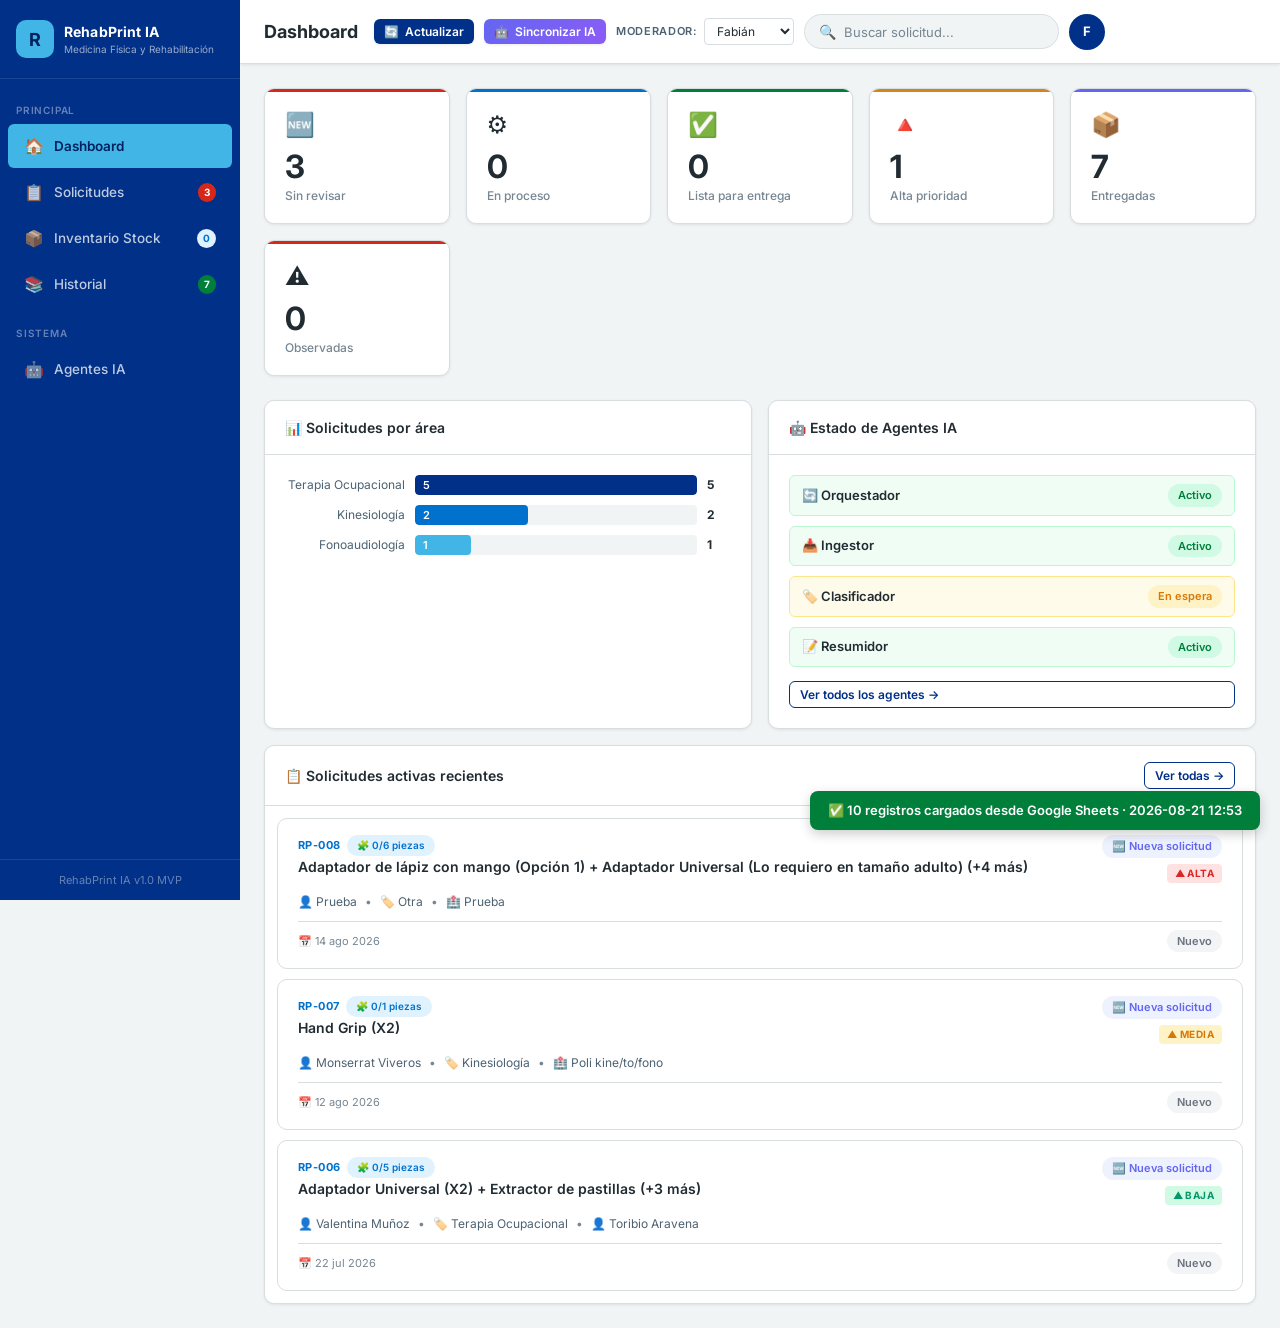
==== commit c5cbfaf9: "fix(cache): add Cache-Control headers to vercel.json and meta anti-cache tags for mobile browsers" ====
--- a/index.html
+++ b/index.html
@@ -3,8 +3,11 @@
 <head>
 <meta charset="UTF-8">
 <meta name="viewport" content="width=device-width, initial-scale=1.0">
+<meta http-equiv="Cache-Control" content="no-cache, no-store, must-revalidate">
+<meta http-equiv="Pragma" content="no-cache">
+<meta http-equiv="Expires" content="0">
 <title>RehabPrint IA — Team 3D</title>
-<link rel="stylesheet" href="styles.css">
+<link rel="stylesheet" href="styles.css?v=1.0.2">
 </head>
 <body>
 <div class="app-layout">
@@ -582,9 +585,9 @@
 
 <div class="toast-container" id="toast-container"></div>
 
-<script src="data.js"></script>
-<script src="live_data.js"></script>
-<script src="sheets_loader.js"></script>
-<script src="app.js"></script>
+<script src="data.js?v=1.0.2"></script>
+<script src="live_data.js?v=1.0.2"></script>
+<script src="sheets_loader.js?v=1.0.2"></script>
+<script src="app.js?v=1.0.2"></script>
 </body>
 </html>
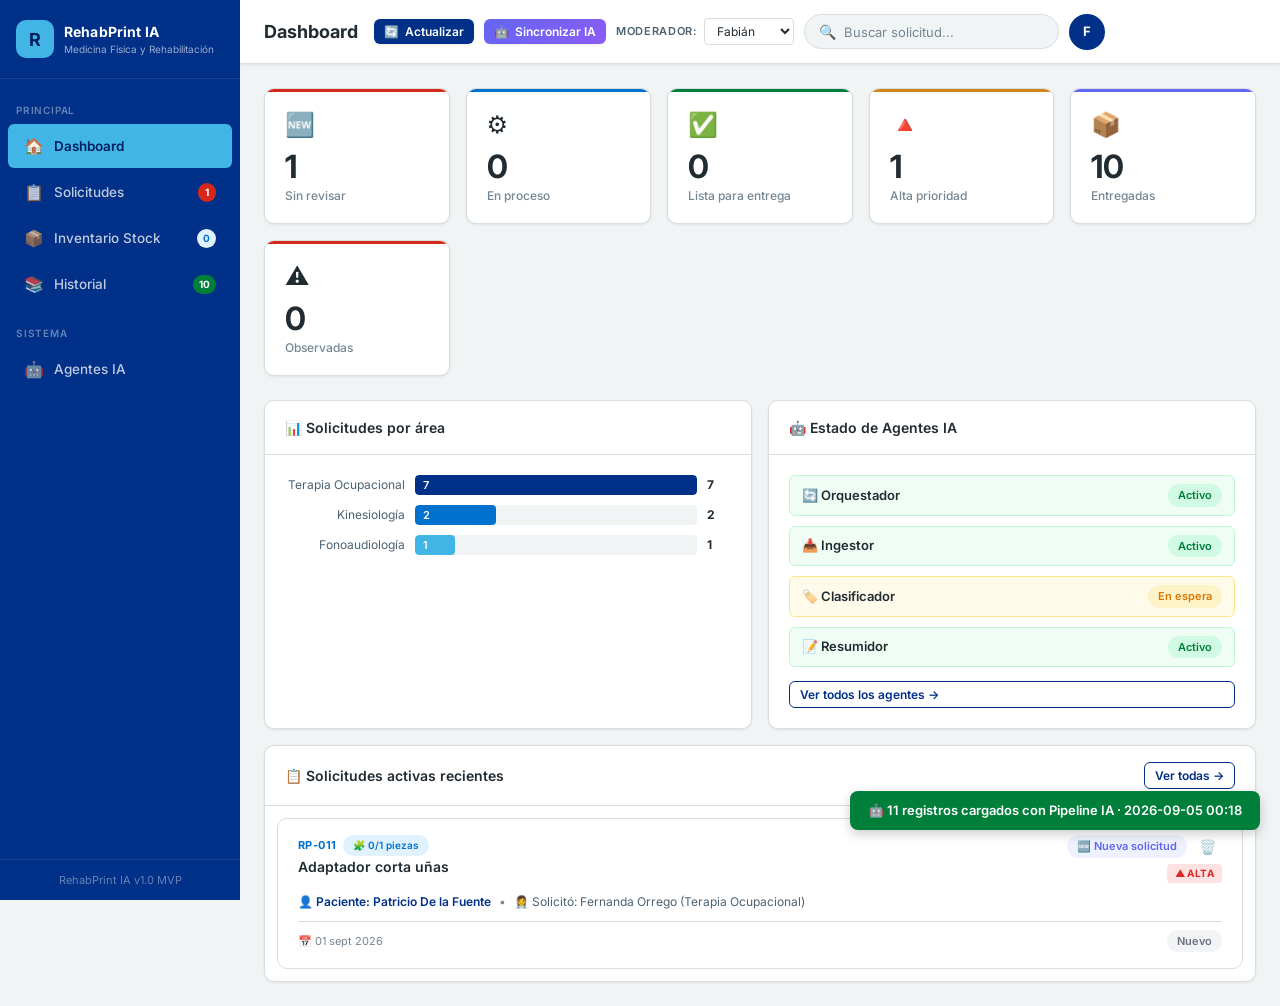
==== commit 3bacc5e0: "feat: mostrar paciente/destino en primer plano y conectar GAS Web App v2" ====
--- a/index.html
+++ b/index.html
@@ -577,8 +577,55 @@
         <!-- List of matching cards -->
       </div>
     </div>
-    <div class="modal-footer">
-      <button class="btn btn-outline" onclick="closeKpiModal()">Cerrar</button>
+<!-- MODAL REGISTRAR ENTREGA FORMAL (ENTREGASCREEN MVP) -->
+<div class="modal-overlay" id="entrega-modal-overlay" onclick="closeEntregaModal(event)">
+  <div class="modal" onclick="event.stopPropagation()" style="max-width:520px">
+    <div class="modal-header" style="background:#F0FDF4;border-bottom:1px solid #BBF7D0">
+      <div>
+        <h3 class="modal-title" style="color:#007F3B;display:flex;align-items:center;gap:8px">
+          <span>📦</span> Registrar Entrega de Caso
+        </h3>
+        <span style="font-size:12px;color:var(--text-secondary)" id="entrega-modal-subtitle">—</span>
+      </div>
+      <button class="btn-icon" onclick="closeEntregaModal()" style="border:none;background:transparent;font-size:20px;cursor:pointer">✕</button>
+    </div>
+    <div class="modal-body" style="padding:20px 24px;display:flex;flex-direction:column;gap:14px">
+      <input type="hidden" id="entrega-solicitud-id">
+      
+      <div style="display:grid;grid-template-columns:1fr 1fr;gap:12px">
+        <div class="filter-group">
+          <label class="filter-label" style="font-weight:600">Fecha de Entrega</label>
+          <input type="date" id="entrega-fecha" class="filter-select" style="width:100%">
+        </div>
+        <div class="filter-group">
+          <label class="filter-label" style="font-weight:600">Tipo de Entrega</label>
+          <select id="entrega-tipo" class="filter-select" style="width:100%">
+            <option value="Entrega completa">Entrega completa</option>
+            <option value="Entrega parcial">Entrega parcial</option>
+          </select>
+        </div>
+      </div>
+
+      <div class="filter-group">
+        <label class="filter-label" style="font-weight:600">Receptor del Producto / Dispositivo</label>
+        <input type="text" id="entrega-receptor" class="filter-select" placeholder="Ej: TO tratante / Paciente / Familiar" style="width:100%">
+      </div>
+
+      <div class="filter-group">
+        <label class="filter-label" style="font-weight:600">Implementos o Piezas Entregadas</label>
+        <textarea id="entrega-implementos" class="filter-select" rows="2" style="width:100%;resize:vertical;font-size:13px"></textarea>
+      </div>
+
+      <div class="filter-group">
+        <label class="filter-label" style="font-weight:600">Observaciones de Cierre (Opcional)</label>
+        <textarea id="entrega-observaciones" class="filter-select" rows="2" placeholder="Indicaciones de uso, higiene de la pieza, ajuste funcional..." style="width:100%;resize:vertical;font-size:13px"></textarea>
+      </div>
+    </div>
+    <div class="modal-footer" style="display:flex;justify-content:flex-end;gap:10px">
+      <button class="btn btn-outline" onclick="closeEntregaModal()">Cancelar</button>
+      <button class="btn btn-primary" onclick="confirmarEntrega()" style="background:#007F3B;gap:6px">
+        ✅ Confirmar y Archivar Caso
+      </button>
     </div>
   </div>
 </div>
